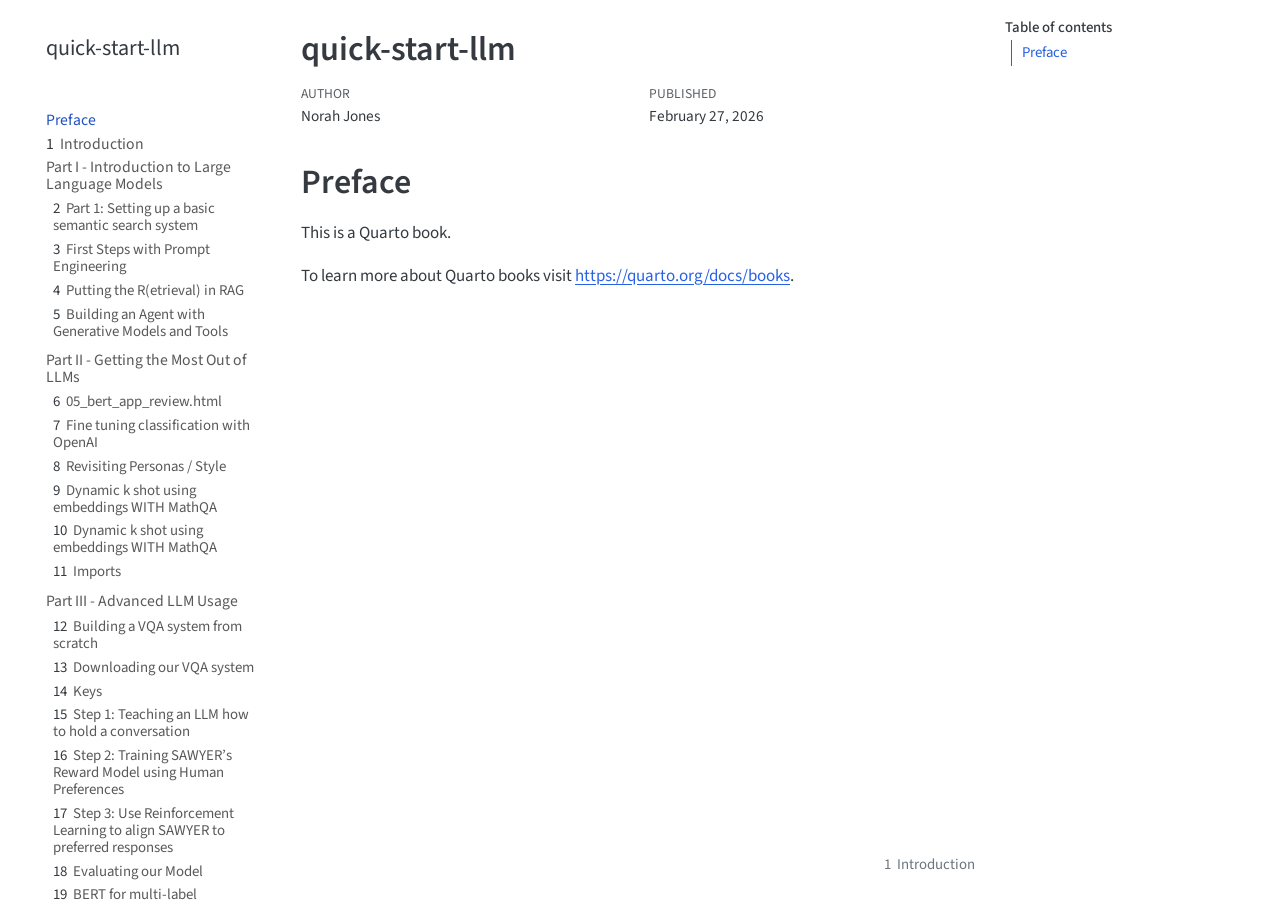
==== mybook/index.html @ 37788853 "feat: Initialize the LLM quick start guide project with Quarto book structure, notebooks, generated " ====
<!DOCTYPE html>
<html xmlns="http://www.w3.org/1999/xhtml" lang="en" xml:lang="en"><head>

<meta charset="utf-8">
<meta name="generator" content="quarto-1.8.27">

<meta name="viewport" content="width=device-width, initial-scale=1.0, user-scalable=yes">

<meta name="author" content="Norah Jones">
<meta name="dcterms.date" content="2026-02-27">

<title>quick-start-llm</title>
<style>
code{white-space: pre-wrap;}
span.smallcaps{font-variant: small-caps;}
div.columns{display: flex; gap: min(4vw, 1.5em);}
div.column{flex: auto; overflow-x: auto;}
div.hanging-indent{margin-left: 1.5em; text-indent: -1.5em;}
ul.task-list{list-style: none;}
ul.task-list li input[type="checkbox"] {
  width: 0.8em;
  margin: 0 0.8em 0.2em -1em; /* quarto-specific, see https://github.com/quarto-dev/quarto-cli/issues/4556 */ 
  vertical-align: middle;
}
</style>


<script src="site_libs/quarto-nav/quarto-nav.js"></script>
<script src="site_libs/quarto-nav/headroom.min.js"></script>
<script src="site_libs/clipboard/clipboard.min.js"></script>
<script src="site_libs/quarto-search/autocomplete.umd.js"></script>
<script src="site_libs/quarto-search/fuse.min.js"></script>
<script src="site_libs/quarto-search/quarto-search.js"></script>
<meta name="quarto:offset" content="./">
<link href="./intro.html" rel="next">
<script src="site_libs/quarto-html/quarto.js" type="module"></script>
<script src="site_libs/quarto-html/tabsets/tabsets.js" type="module"></script>
<script src="site_libs/quarto-html/axe/axe-check.js" type="module"></script>
<script src="site_libs/quarto-html/popper.min.js"></script>
<script src="site_libs/quarto-html/tippy.umd.min.js"></script>
<script src="site_libs/quarto-html/anchor.min.js"></script>
<link href="site_libs/quarto-html/tippy.css" rel="stylesheet">
<link href="site_libs/quarto-html/quarto-syntax-highlighting-ed96de9b727972fe78a7b5d16c58bf87.css" rel="stylesheet" id="quarto-text-highlighting-styles">
<script src="site_libs/bootstrap/bootstrap.min.js"></script>
<link href="site_libs/bootstrap/bootstrap-icons.css" rel="stylesheet">
<link href="site_libs/bootstrap/bootstrap-8d6579cd0a4f19a4ceddb9b8715184fd.min.css" rel="stylesheet" append-hash="true" id="quarto-bootstrap" data-mode="light">
<script id="quarto-search-options" type="application/json">{
  "location": "sidebar",
  "copy-button": false,
  "collapse-after": 3,
  "panel-placement": "start",
  "type": "textbox",
  "limit": 50,
  "keyboard-shortcut": [
    "f",
    "/",
    "s"
  ],
  "show-item-context": false,
  "language": {
    "search-no-results-text": "No results",
    "search-matching-documents-text": "matching documents",
    "search-copy-link-title": "Copy link to search",
    "search-hide-matches-text": "Hide additional matches",
    "search-more-match-text": "more match in this document",
    "search-more-matches-text": "more matches in this document",
    "search-clear-button-title": "Clear",
    "search-text-placeholder": "",
    "search-detached-cancel-button-title": "Cancel",
    "search-submit-button-title": "Submit",
    "search-label": "Search"
  }
}</script>


</head>

<body class="nav-sidebar floating quarto-light">

<div id="quarto-search-results"></div>
  <header id="quarto-header" class="headroom fixed-top">
  <nav class="quarto-secondary-nav">
    <div class="container-fluid d-flex">
      <button type="button" class="quarto-btn-toggle btn" data-bs-toggle="collapse" role="button" data-bs-target=".quarto-sidebar-collapse-item" aria-controls="quarto-sidebar" aria-expanded="false" aria-label="Toggle sidebar navigation" onclick="if (window.quartoToggleHeadroom) { window.quartoToggleHeadroom(); }">
        <i class="bi bi-layout-text-sidebar-reverse"></i>
      </button>
        <nav class="quarto-page-breadcrumbs" aria-label="breadcrumb"><ol class="breadcrumb"><li class="breadcrumb-item"><a href="./index.html">Preface</a></li></ol></nav>
        <a class="flex-grow-1" role="navigation" data-bs-toggle="collapse" data-bs-target=".quarto-sidebar-collapse-item" aria-controls="quarto-sidebar" aria-expanded="false" aria-label="Toggle sidebar navigation" onclick="if (window.quartoToggleHeadroom) { window.quartoToggleHeadroom(); }">      
        </a>
      <button type="button" class="btn quarto-search-button" aria-label="Search" onclick="window.quartoOpenSearch();">
        <i class="bi bi-search"></i>
      </button>
    </div>
  </nav>
</header>
<!-- content -->
<div id="quarto-content" class="quarto-container page-columns page-rows-contents page-layout-article">
<!-- sidebar -->
  <nav id="quarto-sidebar" class="sidebar collapse collapse-horizontal quarto-sidebar-collapse-item sidebar-navigation floating overflow-auto">
    <div class="pt-lg-2 mt-2 text-left sidebar-header">
    <div class="sidebar-title mb-0 py-0">
      <a href="./">quick-start-llm</a> 
    </div>
      </div>
        <div class="mt-2 flex-shrink-0 align-items-center">
        <div class="sidebar-search">
        <div id="quarto-search" class="" title="Search"></div>
        </div>
        </div>
    <div class="sidebar-menu-container"> 
    <ul class="list-unstyled mt-1">
        <li class="sidebar-item">
  <div class="sidebar-item-container"> 
  <a href="./index.html" class="sidebar-item-text sidebar-link active">
 <span class="menu-text">Preface</span></a>
  </div>
</li>
        <li class="sidebar-item">
  <div class="sidebar-item-container"> 
  <a href="./intro.html" class="sidebar-item-text sidebar-link">
 <span class="menu-text"><span class="chapter-number">1</span>&nbsp; <span class="chapter-title">Introduction</span></span></a>
  </div>
</li>
        <li class="sidebar-item sidebar-item-section">
      <div class="sidebar-item-container"> 
            <a class="sidebar-item-text sidebar-link text-start" data-bs-toggle="collapse" data-bs-target="#quarto-sidebar-section-1" role="navigation" aria-expanded="true">
 <span class="menu-text">Part I - Introduction to Large Language Models</span></a>
          <a class="sidebar-item-toggle text-start" data-bs-toggle="collapse" data-bs-target="#quarto-sidebar-section-1" role="navigation" aria-expanded="true" aria-label="Toggle section">
            <i class="bi bi-chevron-right ms-2"></i>
          </a> 
      </div>
      <ul id="quarto-sidebar-section-1" class="collapse list-unstyled sidebar-section depth1 show">  
          <li class="sidebar-item">
  <div class="sidebar-item-container"> 
  <a href="./notebooks/02_semantic_search.html" class="sidebar-item-text sidebar-link">
 <span class="menu-text"><span class="chapter-number">2</span>&nbsp; <span class="chapter-title">Part 1: Setting up a basic semantic search system</span></span></a>
  </div>
</li>
          <li class="sidebar-item">
  <div class="sidebar-item-container"> 
  <a href="./notebooks/03_prompt_engineering.html" class="sidebar-item-text sidebar-link">
 <span class="menu-text"><span class="chapter-number">3</span>&nbsp; <span class="chapter-title">First Steps with Prompt Engineering</span></span></a>
  </div>
</li>
          <li class="sidebar-item">
  <div class="sidebar-item-container"> 
  <a href="./notebooks/04_rag_retrieval.html" class="sidebar-item-text sidebar-link">
 <span class="menu-text"><span class="chapter-number">4</span>&nbsp; <span class="chapter-title">Putting the R(etrieval) in RAG</span></span></a>
  </div>
</li>
          <li class="sidebar-item">
  <div class="sidebar-item-container"> 
  <a href="./notebooks/04_agent.html" class="sidebar-item-text sidebar-link">
 <span class="menu-text"><span class="chapter-number">5</span>&nbsp; <span class="chapter-title">Building an Agent with Generative Models and Tools</span></span></a>
  </div>
</li>
      </ul>
  </li>
        <li class="sidebar-item sidebar-item-section">
      <div class="sidebar-item-container"> 
            <a class="sidebar-item-text sidebar-link text-start" data-bs-toggle="collapse" data-bs-target="#quarto-sidebar-section-2" role="navigation" aria-expanded="true">
 <span class="menu-text">Part II - Getting the Most Out of LLMs</span></a>
          <a class="sidebar-item-toggle text-start" data-bs-toggle="collapse" data-bs-target="#quarto-sidebar-section-2" role="navigation" aria-expanded="true" aria-label="Toggle section">
            <i class="bi bi-chevron-right ms-2"></i>
          </a> 
      </div>
      <ul id="quarto-sidebar-section-2" class="collapse list-unstyled sidebar-section depth1 show">  
          <li class="sidebar-item">
  <div class="sidebar-item-container"> 
  <a href="./notebooks/05_bert_app_review.html" class="sidebar-item-text sidebar-link">
 <span class="menu-text"><span class="chapter-number">6</span>&nbsp; <span class="chapter-title">05_bert_app_review.html</span></span></a>
  </div>
</li>
          <li class="sidebar-item">
  <div class="sidebar-item-container"> 
  <a href="./notebooks/05_openai_app_review_fine_tuning.html" class="sidebar-item-text sidebar-link">
 <span class="menu-text"><span class="chapter-number">7</span>&nbsp; <span class="chapter-title">Fine tuning classification with OpenAI</span></span></a>
  </div>
</li>
          <li class="sidebar-item">
  <div class="sidebar-item-container"> 
  <a href="./notebooks/06_adv_prompt_engineering.html" class="sidebar-item-text sidebar-link">
 <span class="menu-text"><span class="chapter-number">8</span>&nbsp; <span class="chapter-title">Revisiting Personas / Style</span></span></a>
  </div>
</li>
          <li class="sidebar-item">
  <div class="sidebar-item-container"> 
  <a href="./notebooks/06_adv_prompt_engineering - DEEPSEEK.html" class="sidebar-item-text sidebar-link">
 <span class="menu-text"><span class="chapter-number">9</span>&nbsp; <span class="chapter-title">Dynamic k shot using embeddings WITH MathQA</span></span></a>
  </div>
</li>
          <li class="sidebar-item">
  <div class="sidebar-item-container"> 
  <a href="./notebooks/06_adv_prompt_engineering - Llama4.html" class="sidebar-item-text sidebar-link">
 <span class="menu-text"><span class="chapter-number">10</span>&nbsp; <span class="chapter-title">Dynamic k shot using embeddings WITH MathQA</span></span></a>
  </div>
</li>
          <li class="sidebar-item">
  <div class="sidebar-item-container"> 
  <a href="./notebooks/07_recommendation_engine.html" class="sidebar-item-text sidebar-link">
 <span class="menu-text"><span class="chapter-number">11</span>&nbsp; <span class="chapter-title">Imports</span></span></a>
  </div>
</li>
      </ul>
  </li>
        <li class="sidebar-item sidebar-item-section">
      <div class="sidebar-item-container"> 
            <a class="sidebar-item-text sidebar-link text-start" data-bs-toggle="collapse" data-bs-target="#quarto-sidebar-section-3" role="navigation" aria-expanded="true">
 <span class="menu-text">Part III - Advanced LLM Usage</span></a>
          <a class="sidebar-item-toggle text-start" data-bs-toggle="collapse" data-bs-target="#quarto-sidebar-section-3" role="navigation" aria-expanded="true" aria-label="Toggle section">
            <i class="bi bi-chevron-right ms-2"></i>
          </a> 
      </div>
      <ul id="quarto-sidebar-section-3" class="collapse list-unstyled sidebar-section depth1 show">  
          <li class="sidebar-item">
  <div class="sidebar-item-container"> 
  <a href="./notebooks/09_constructing_a_vqa_system.html" class="sidebar-item-text sidebar-link">
 <span class="menu-text"><span class="chapter-number">12</span>&nbsp; <span class="chapter-title">Building a VQA system from scratch</span></span></a>
  </div>
</li>
          <li class="sidebar-item">
  <div class="sidebar-item-container"> 
  <a href="./notebooks/09_using_our_vqa.html" class="sidebar-item-text sidebar-link">
 <span class="menu-text"><span class="chapter-number">13</span>&nbsp; <span class="chapter-title">Downloading our VQA system</span></span></a>
  </div>
</li>
          <li class="sidebar-item">
  <div class="sidebar-item-container"> 
  <a href="./notebooks/09_flan_t5_rl.html" class="sidebar-item-text sidebar-link">
 <span class="menu-text"><span class="chapter-number">14</span>&nbsp; <span class="chapter-title">Keys</span></span></a>
  </div>
</li>
          <li class="sidebar-item">
  <div class="sidebar-item-container"> 
  <a href="./notebooks/10_SAWYER_LLAMA_SFT.html" class="sidebar-item-text sidebar-link">
 <span class="menu-text"><span class="chapter-number">15</span>&nbsp; <span class="chapter-title">Step 1: Teaching an LLM how to hold a conversation</span></span></a>
  </div>
</li>
          <li class="sidebar-item">
  <div class="sidebar-item-container"> 
  <a href="./notebooks/10_SAWYER_Reward_Model.html" class="sidebar-item-text sidebar-link">
 <span class="menu-text"><span class="chapter-number">16</span>&nbsp; <span class="chapter-title">Step 2: Training SAWYER’s Reward Model using Human Preferences</span></span></a>
  </div>
</li>
          <li class="sidebar-item">
  <div class="sidebar-item-container"> 
  <a href="./notebooks/10_SAWYER_RLF.html" class="sidebar-item-text sidebar-link">
 <span class="menu-text"><span class="chapter-number">17</span>&nbsp; <span class="chapter-title">Step 3: Use Reinforcement Learning to align SAWYER to preferred responses</span></span></a>
  </div>
</li>
          <li class="sidebar-item">
  <div class="sidebar-item-container"> 
  <a href="./notebooks/10_SAWYER_USE_SAWYER.html" class="sidebar-item-text sidebar-link">
 <span class="menu-text"><span class="chapter-number">18</span>&nbsp; <span class="chapter-title">Evaluating our Model</span></span></a>
  </div>
</li>
          <li class="sidebar-item">
  <div class="sidebar-item-container"> 
  <a href="./notebooks/10_anime_category_classification_model_freezing.html" class="sidebar-item-text sidebar-link">
 <span class="menu-text"><span class="chapter-number">19</span>&nbsp; <span class="chapter-title">BERT for multi-label classification</span></span></a>
  </div>
</li>
          <li class="sidebar-item">
  <div class="sidebar-item-container"> 
  <a href="./notebooks/10_latex_gpt2.html" class="sidebar-item-text sidebar-link">
 <span class="menu-text"><span class="chapter-number">20</span>&nbsp; <span class="chapter-title">GPT for code dictation</span></span></a>
  </div>
</li>
          <li class="sidebar-item">
  <div class="sidebar-item-container"> 
  <a href="./notebooks/10_optimizing_fine_tuning.html" class="sidebar-item-text sidebar-link">
 <span class="menu-text"><span class="chapter-number">21</span>&nbsp; <span class="chapter-title">Investigating FIne-Tuning Techniques</span></span></a>
  </div>
</li>
          <li class="sidebar-item">
  <div class="sidebar-item-container"> 
  <a href="./notebooks/11_distillation_example_1.html" class="sidebar-item-text sidebar-link">
 <span class="menu-text"><span class="chapter-number">22</span>&nbsp; <span class="chapter-title">Distilling BERT models</span></span></a>
  </div>
</li>
          <li class="sidebar-item">
  <div class="sidebar-item-container"> 
  <a href="./notebooks/11_distillation_example_2.html" class="sidebar-item-text sidebar-link">
 <span class="menu-text"><span class="chapter-number">23</span>&nbsp; <span class="chapter-title">Distilling BERT models</span></span></a>
  </div>
</li>
          <li class="sidebar-item">
  <div class="sidebar-item-container"> 
  <a href="./notebooks/11_llama_quantization.html" class="sidebar-item-text sidebar-link">
 <span class="menu-text"><span class="chapter-number">24</span>&nbsp; <span class="chapter-title">checking top tokens</span></span></a>
  </div>
</li>
          <li class="sidebar-item">
  <div class="sidebar-item-container"> 
  <a href="./notebooks/12_llm_calibration.html" class="sidebar-item-text sidebar-link">
 <span class="menu-text"><span class="chapter-number">25</span>&nbsp; <span class="chapter-title">12_llm_calibration.html</span></span></a>
  </div>
</li>
          <li class="sidebar-item">
  <div class="sidebar-item-container"> 
  <a href="./notebooks/12_llm_gen_eval.html" class="sidebar-item-text sidebar-link">
 <span class="menu-text"><span class="chapter-number">26</span>&nbsp; <span class="chapter-title">Evaluating Generative Tasks</span></span></a>
  </div>
</li>
          <li class="sidebar-item">
  <div class="sidebar-item-container"> 
  <a href="./notebooks/12_cluster.html" class="sidebar-item-text sidebar-link">
 <span class="menu-text"><span class="chapter-number">27</span>&nbsp; <span class="chapter-title">Let’s turn our data into a Pandas DataFrame</span></span></a>
  </div>
</li>
      </ul>
  </li>
        <li class="sidebar-item">
  <div class="sidebar-item-container"> 
  <a href="./summary.html" class="sidebar-item-text sidebar-link">
 <span class="menu-text"><span class="chapter-number">28</span>&nbsp; <span class="chapter-title">Summary</span></span></a>
  </div>
</li>
        <li class="sidebar-item">
  <div class="sidebar-item-container"> 
  <a href="./references.html" class="sidebar-item-text sidebar-link">
 <span class="menu-text">References</span></a>
  </div>
</li>
    </ul>
    </div>
</nav>
<div id="quarto-sidebar-glass" class="quarto-sidebar-collapse-item" data-bs-toggle="collapse" data-bs-target=".quarto-sidebar-collapse-item"></div>
<!-- margin-sidebar -->
    <div id="quarto-margin-sidebar" class="sidebar margin-sidebar">
        <nav id="TOC" role="doc-toc" class="toc-active">
    <h2 id="toc-title">Table of contents</h2>
   
  <ul>
  <li><a href="#preface" id="toc-preface" class="nav-link active" data-scroll-target="#preface">Preface</a></li>
  </ul>
</nav>
    </div>
<!-- main -->
<main class="content" id="quarto-document-content">

<header id="title-block-header" class="quarto-title-block default">
<div class="quarto-title">
<h1 class="title">quick-start-llm</h1>
</div>



<div class="quarto-title-meta">

    <div>
    <div class="quarto-title-meta-heading">Author</div>
    <div class="quarto-title-meta-contents">
             <p>Norah Jones </p>
          </div>
  </div>
    
    <div>
    <div class="quarto-title-meta-heading">Published</div>
    <div class="quarto-title-meta-contents">
      <p class="date">February 27, 2026</p>
    </div>
  </div>
  
    
  </div>
  


</header>


<section id="preface" class="level1 unnumbered">
<h1 class="unnumbered">Preface</h1>
<p>This is a Quarto book.</p>
<p>To learn more about Quarto books visit <a href="https://quarto.org/docs/books" class="uri">https://quarto.org/docs/books</a>.</p>


</section>

</main> <!-- /main -->
<script id="quarto-html-after-body" type="application/javascript">
  window.document.addEventListener("DOMContentLoaded", function (event) {
    const icon = "";
    const anchorJS = new window.AnchorJS();
    anchorJS.options = {
      placement: 'right',
      icon: icon
    };
    anchorJS.add('.anchored');
    const isCodeAnnotation = (el) => {
      for (const clz of el.classList) {
        if (clz.startsWith('code-annotation-')) {                     
          return true;
        }
      }
      return false;
    }
    const onCopySuccess = function(e) {
      // button target
      const button = e.trigger;
      // don't keep focus
      button.blur();
      // flash "checked"
      button.classList.add('code-copy-button-checked');
      var currentTitle = button.getAttribute("title");
      button.setAttribute("title", "Copied!");
      let tooltip;
      if (window.bootstrap) {
        button.setAttribute("data-bs-toggle", "tooltip");
        button.setAttribute("data-bs-placement", "left");
        button.setAttribute("data-bs-title", "Copied!");
        tooltip = new bootstrap.Tooltip(button, 
          { trigger: "manual", 
            customClass: "code-copy-button-tooltip",
            offset: [0, -8]});
        tooltip.show();    
      }
      setTimeout(function() {
        if (tooltip) {
          tooltip.hide();
          button.removeAttribute("data-bs-title");
          button.removeAttribute("data-bs-toggle");
          button.removeAttribute("data-bs-placement");
        }
        button.setAttribute("title", currentTitle);
        button.classList.remove('code-copy-button-checked');
      }, 1000);
      // clear code selection
      e.clearSelection();
    }
    const getTextToCopy = function(trigger) {
      const outerScaffold = trigger.parentElement.cloneNode(true);
      const codeEl = outerScaffold.querySelector('code');
      for (const childEl of codeEl.children) {
        if (isCodeAnnotation(childEl)) {
          childEl.remove();
        }
      }
      return codeEl.innerText;
    }
    const clipboard = new window.ClipboardJS('.code-copy-button:not([data-in-quarto-modal])', {
      text: getTextToCopy
    });
    clipboard.on('success', onCopySuccess);
    if (window.document.getElementById('quarto-embedded-source-code-modal')) {
      const clipboardModal = new window.ClipboardJS('.code-copy-button[data-in-quarto-modal]', {
        text: getTextToCopy,
        container: window.document.getElementById('quarto-embedded-source-code-modal')
      });
      clipboardModal.on('success', onCopySuccess);
    }
      var localhostRegex = new RegExp(/^(?:http|https):\/\/localhost\:?[0-9]*\//);
      var mailtoRegex = new RegExp(/^mailto:/);
        var filterRegex = new RegExp('/' + window.location.host + '/');
      var isInternal = (href) => {
          return filterRegex.test(href) || localhostRegex.test(href) || mailtoRegex.test(href);
      }
      // Inspect non-navigation links and adorn them if external
     var links = window.document.querySelectorAll('a[href]:not(.nav-link):not(.navbar-brand):not(.toc-action):not(.sidebar-link):not(.sidebar-item-toggle):not(.pagination-link):not(.no-external):not([aria-hidden]):not(.dropdown-item):not(.quarto-navigation-tool):not(.about-link)');
      for (var i=0; i<links.length; i++) {
        const link = links[i];
        if (!isInternal(link.href)) {
          // undo the damage that might have been done by quarto-nav.js in the case of
          // links that we want to consider external
          if (link.dataset.originalHref !== undefined) {
            link.href = link.dataset.originalHref;
          }
        }
      }
    function tippyHover(el, contentFn, onTriggerFn, onUntriggerFn) {
      const config = {
        allowHTML: true,
        maxWidth: 500,
        delay: 100,
        arrow: false,
        appendTo: function(el) {
            return el.parentElement;
        },
        interactive: true,
        interactiveBorder: 10,
        theme: 'quarto',
        placement: 'bottom-start',
      };
      if (contentFn) {
        config.content = contentFn;
      }
      if (onTriggerFn) {
        config.onTrigger = onTriggerFn;
      }
      if (onUntriggerFn) {
        config.onUntrigger = onUntriggerFn;
      }
      window.tippy(el, config); 
    }
    const noterefs = window.document.querySelectorAll('a[role="doc-noteref"]');
    for (var i=0; i<noterefs.length; i++) {
      const ref = noterefs[i];
      tippyHover(ref, function() {
        // use id or data attribute instead here
        let href = ref.getAttribute('data-footnote-href') || ref.getAttribute('href');
        try { href = new URL(href).hash; } catch {}
        const id = href.replace(/^#\/?/, "");
        const note = window.document.getElementById(id);
        if (note) {
          return note.innerHTML;
        } else {
          return "";
        }
      });
    }
    const xrefs = window.document.querySelectorAll('a.quarto-xref');
    const processXRef = (id, note) => {
      // Strip column container classes
      const stripColumnClz = (el) => {
        el.classList.remove("page-full", "page-columns");
        if (el.children) {
          for (const child of el.children) {
            stripColumnClz(child);
          }
        }
      }
      stripColumnClz(note)
      if (id === null || id.startsWith('sec-')) {
        // Special case sections, only their first couple elements
        const container = document.createElement("div");
        if (note.children && note.children.length > 2) {
          container.appendChild(note.children[0].cloneNode(true));
          for (let i = 1; i < note.children.length; i++) {
            const child = note.children[i];
            if (child.tagName === "P" && child.innerText === "") {
              continue;
            } else {
              container.appendChild(child.cloneNode(true));
              break;
            }
          }
          if (window.Quarto?.typesetMath) {
            window.Quarto.typesetMath(container);
          }
          return container.innerHTML
        } else {
          if (window.Quarto?.typesetMath) {
            window.Quarto.typesetMath(note);
          }
          return note.innerHTML;
        }
      } else {
        // Remove any anchor links if they are present
        const anchorLink = note.querySelector('a.anchorjs-link');
        if (anchorLink) {
          anchorLink.remove();
        }
        if (window.Quarto?.typesetMath) {
          window.Quarto.typesetMath(note);
        }
        if (note.classList.contains("callout")) {
          return note.outerHTML;
        } else {
          return note.innerHTML;
        }
      }
    }
    for (var i=0; i<xrefs.length; i++) {
      const xref = xrefs[i];
      tippyHover(xref, undefined, function(instance) {
        instance.disable();
        let url = xref.getAttribute('href');
        let hash = undefined; 
        if (url.startsWith('#')) {
          hash = url;
        } else {
          try { hash = new URL(url).hash; } catch {}
        }
        if (hash) {
          const id = hash.replace(/^#\/?/, "");
          const note = window.document.getElementById(id);
          if (note !== null) {
            try {
              const html = processXRef(id, note.cloneNode(true));
              instance.setContent(html);
            } finally {
              instance.enable();
              instance.show();
            }
          } else {
            // See if we can fetch this
            fetch(url.split('#')[0])
            .then(res => res.text())
            .then(html => {
              const parser = new DOMParser();
              const htmlDoc = parser.parseFromString(html, "text/html");
              const note = htmlDoc.getElementById(id);
              if (note !== null) {
                const html = processXRef(id, note);
                instance.setContent(html);
              } 
            }).finally(() => {
              instance.enable();
              instance.show();
            });
          }
        } else {
          // See if we can fetch a full url (with no hash to target)
          // This is a special case and we should probably do some content thinning / targeting
          fetch(url)
          .then(res => res.text())
          .then(html => {
            const parser = new DOMParser();
            const htmlDoc = parser.parseFromString(html, "text/html");
            const note = htmlDoc.querySelector('main.content');
            if (note !== null) {
              // This should only happen for chapter cross references
              // (since there is no id in the URL)
              // remove the first header
              if (note.children.length > 0 && note.children[0].tagName === "HEADER") {
                note.children[0].remove();
              }
              const html = processXRef(null, note);
              instance.setContent(html);
            } 
          }).finally(() => {
            instance.enable();
            instance.show();
          });
        }
      }, function(instance) {
      });
    }
        let selectedAnnoteEl;
        const selectorForAnnotation = ( cell, annotation) => {
          let cellAttr = 'data-code-cell="' + cell + '"';
          let lineAttr = 'data-code-annotation="' +  annotation + '"';
          const selector = 'span[' + cellAttr + '][' + lineAttr + ']';
          return selector;
        }
        const selectCodeLines = (annoteEl) => {
          const doc = window.document;
          const targetCell = annoteEl.getAttribute("data-target-cell");
          const targetAnnotation = annoteEl.getAttribute("data-target-annotation");
          const annoteSpan = window.document.querySelector(selectorForAnnotation(targetCell, targetAnnotation));
          const lines = annoteSpan.getAttribute("data-code-lines").split(",");
          const lineIds = lines.map((line) => {
            return targetCell + "-" + line;
          })
          let top = null;
          let height = null;
          let parent = null;
          if (lineIds.length > 0) {
              //compute the position of the single el (top and bottom and make a div)
              const el = window.document.getElementById(lineIds[0]);
              top = el.offsetTop;
              height = el.offsetHeight;
              parent = el.parentElement.parentElement;
            if (lineIds.length > 1) {
              const lastEl = window.document.getElementById(lineIds[lineIds.length - 1]);
              const bottom = lastEl.offsetTop + lastEl.offsetHeight;
              height = bottom - top;
            }
            if (top !== null && height !== null && parent !== null) {
              // cook up a div (if necessary) and position it 
              let div = window.document.getElementById("code-annotation-line-highlight");
              if (div === null) {
                div = window.document.createElement("div");
                div.setAttribute("id", "code-annotation-line-highlight");
                div.style.position = 'absolute';
                parent.appendChild(div);
              }
              div.style.top = top - 2 + "px";
              div.style.height = height + 4 + "px";
              div.style.left = 0;
              let gutterDiv = window.document.getElementById("code-annotation-line-highlight-gutter");
              if (gutterDiv === null) {
                gutterDiv = window.document.createElement("div");
                gutterDiv.setAttribute("id", "code-annotation-line-highlight-gutter");
                gutterDiv.style.position = 'absolute';
                const codeCell = window.document.getElementById(targetCell);
                const gutter = codeCell.querySelector('.code-annotation-gutter');
                gutter.appendChild(gutterDiv);
              }
              gutterDiv.style.top = top - 2 + "px";
              gutterDiv.style.height = height + 4 + "px";
            }
            selectedAnnoteEl = annoteEl;
          }
        };
        const unselectCodeLines = () => {
          const elementsIds = ["code-annotation-line-highlight", "code-annotation-line-highlight-gutter"];
          elementsIds.forEach((elId) => {
            const div = window.document.getElementById(elId);
            if (div) {
              div.remove();
            }
          });
          selectedAnnoteEl = undefined;
        };
          // Handle positioning of the toggle
      window.addEventListener(
        "resize",
        throttle(() => {
          elRect = undefined;
          if (selectedAnnoteEl) {
            selectCodeLines(selectedAnnoteEl);
          }
        }, 10)
      );
      function throttle(fn, ms) {
      let throttle = false;
      let timer;
        return (...args) => {
          if(!throttle) { // first call gets through
              fn.apply(this, args);
              throttle = true;
          } else { // all the others get throttled
              if(timer) clearTimeout(timer); // cancel #2
              timer = setTimeout(() => {
                fn.apply(this, args);
                timer = throttle = false;
              }, ms);
          }
        };
      }
        // Attach click handler to the DT
        const annoteDls = window.document.querySelectorAll('dt[data-target-cell]');
        for (const annoteDlNode of annoteDls) {
          annoteDlNode.addEventListener('click', (event) => {
            const clickedEl = event.target;
            if (clickedEl !== selectedAnnoteEl) {
              unselectCodeLines();
              const activeEl = window.document.querySelector('dt[data-target-cell].code-annotation-active');
              if (activeEl) {
                activeEl.classList.remove('code-annotation-active');
              }
              selectCodeLines(clickedEl);
              clickedEl.classList.add('code-annotation-active');
            } else {
              // Unselect the line
              unselectCodeLines();
              clickedEl.classList.remove('code-annotation-active');
            }
          });
        }
    const findCites = (el) => {
      const parentEl = el.parentElement;
      if (parentEl) {
        const cites = parentEl.dataset.cites;
        if (cites) {
          return {
            el,
            cites: cites.split(' ')
          };
        } else {
          return findCites(el.parentElement)
        }
      } else {
        return undefined;
      }
    };
    var bibliorefs = window.document.querySelectorAll('a[role="doc-biblioref"]');
    for (var i=0; i<bibliorefs.length; i++) {
      const ref = bibliorefs[i];
      const citeInfo = findCites(ref);
      if (citeInfo) {
        tippyHover(citeInfo.el, function() {
          var popup = window.document.createElement('div');
          citeInfo.cites.forEach(function(cite) {
            var citeDiv = window.document.createElement('div');
            citeDiv.classList.add('hanging-indent');
            citeDiv.classList.add('csl-entry');
            var biblioDiv = window.document.getElementById('ref-' + cite);
            if (biblioDiv) {
              citeDiv.innerHTML = biblioDiv.innerHTML;
            }
            popup.appendChild(citeDiv);
          });
          return popup.innerHTML;
        });
      }
    }
  });
  </script>
<nav class="page-navigation">
  <div class="nav-page nav-page-previous">
  </div>
  <div class="nav-page nav-page-next">
      <a href="./intro.html" class="pagination-link" aria-label="Introduction">
        <span class="nav-page-text"><span class="chapter-number">1</span>&nbsp; <span class="chapter-title">Introduction</span></span> <i class="bi bi-arrow-right-short"></i>
      </a>
  </div>
</nav>
</div> <!-- /content -->




</body></html>
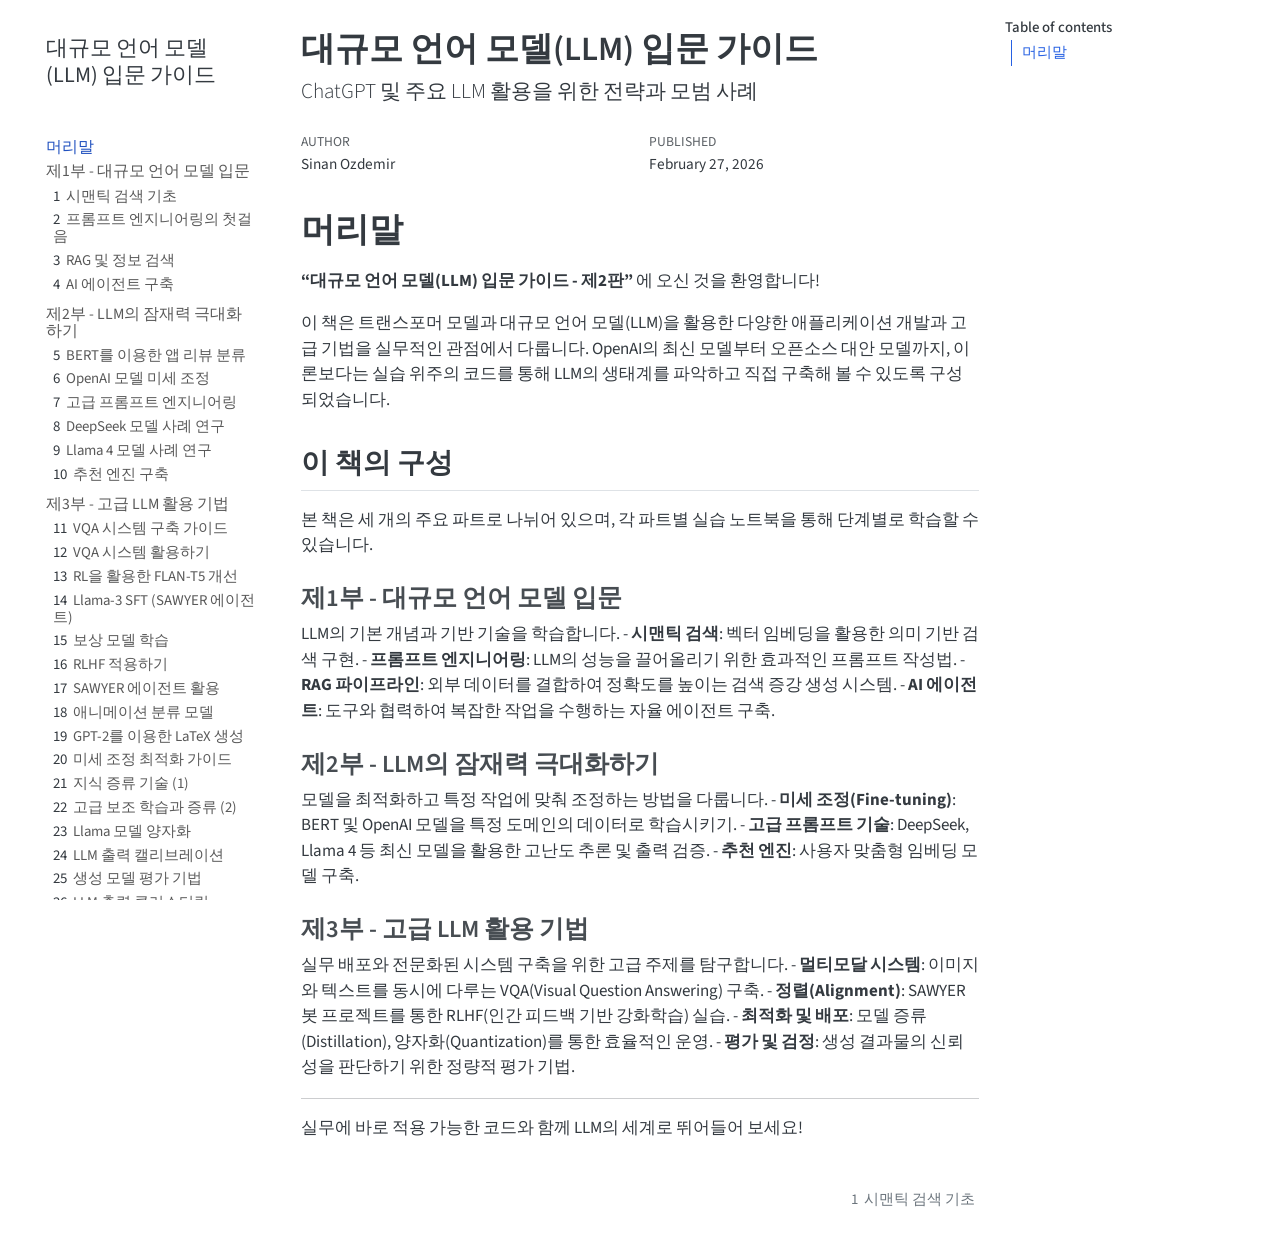
==== commit 0864b9f5: "Clean up generated output files, update various notebooks, and refine the Quarto configuration." ====
--- a/mybook/index.html
+++ b/mybook/index.html
@@ -6,10 +6,10 @@
 
 <meta name="viewport" content="width=device-width, initial-scale=1.0, user-scalable=yes">
 
-<meta name="author" content="Norah Jones">
+<meta name="author" content="Sinan Ozdemir">
 <meta name="dcterms.date" content="2026-02-27">
 
-<title>quick-start-llm</title>
+<title>대규모 언어 모델(LLM) 입문 가이드</title>
 <style>
 code{white-space: pre-wrap;}
 span.smallcaps{font-variant: small-caps;}
@@ -32,7 +32,7 @@
 <script src="site_libs/quarto-search/fuse.min.js"></script>
 <script src="site_libs/quarto-search/quarto-search.js"></script>
 <meta name="quarto:offset" content="./">
-<link href="./intro.html" rel="next">
+<link href="./notebooks/02_semantic_search.html" rel="next">
 <script src="site_libs/quarto-html/quarto.js" type="module"></script>
 <script src="site_libs/quarto-html/tabsets/tabsets.js" type="module"></script>
 <script src="site_libs/quarto-html/axe/axe-check.js" type="module"></script>
@@ -84,7 +84,7 @@
       <button type="button" class="quarto-btn-toggle btn" data-bs-toggle="collapse" role="button" data-bs-target=".quarto-sidebar-collapse-item" aria-controls="quarto-sidebar" aria-expanded="false" aria-label="Toggle sidebar navigation" onclick="if (window.quartoToggleHeadroom) { window.quartoToggleHeadroom(); }">
         <i class="bi bi-layout-text-sidebar-reverse"></i>
       </button>
-        <nav class="quarto-page-breadcrumbs" aria-label="breadcrumb"><ol class="breadcrumb"><li class="breadcrumb-item"><a href="./index.html">Preface</a></li></ol></nav>
+        <nav class="quarto-page-breadcrumbs" aria-label="breadcrumb"><ol class="breadcrumb"><li class="breadcrumb-item"><a href="./index.html">머리말</a></li></ol></nav>
         <a class="flex-grow-1" role="navigation" data-bs-toggle="collapse" data-bs-target=".quarto-sidebar-collapse-item" aria-controls="quarto-sidebar" aria-expanded="false" aria-label="Toggle sidebar navigation" onclick="if (window.quartoToggleHeadroom) { window.quartoToggleHeadroom(); }">      
         </a>
       <button type="button" class="btn quarto-search-button" aria-label="Search" onclick="window.quartoOpenSearch();">
@@ -99,7 +99,7 @@
   <nav id="quarto-sidebar" class="sidebar collapse collapse-horizontal quarto-sidebar-collapse-item sidebar-navigation floating overflow-auto">
     <div class="pt-lg-2 mt-2 text-left sidebar-header">
     <div class="sidebar-title mb-0 py-0">
-      <a href="./">quick-start-llm</a> 
+      <a href="./">대규모 언어 모델(LLM) 입문 가이드</a> 
     </div>
       </div>
         <div class="mt-2 flex-shrink-0 align-items-center">
@@ -112,19 +112,13 @@
         <li class="sidebar-item">
   <div class="sidebar-item-container"> 
   <a href="./index.html" class="sidebar-item-text sidebar-link active">
- <span class="menu-text">Preface</span></a>
-  </div>
-</li>
-        <li class="sidebar-item">
-  <div class="sidebar-item-container"> 
-  <a href="./intro.html" class="sidebar-item-text sidebar-link">
- <span class="menu-text"><span class="chapter-number">1</span>&nbsp; <span class="chapter-title">Introduction</span></span></a>
+ <span class="menu-text">머리말</span></a>
   </div>
 </li>
         <li class="sidebar-item sidebar-item-section">
       <div class="sidebar-item-container"> 
             <a class="sidebar-item-text sidebar-link text-start" data-bs-toggle="collapse" data-bs-target="#quarto-sidebar-section-1" role="navigation" aria-expanded="true">
- <span class="menu-text">Part I - Introduction to Large Language Models</span></a>
+ <span class="menu-text">제1부 - 대규모 언어 모델 입문</span></a>
           <a class="sidebar-item-toggle text-start" data-bs-toggle="collapse" data-bs-target="#quarto-sidebar-section-1" role="navigation" aria-expanded="true" aria-label="Toggle section">
             <i class="bi bi-chevron-right ms-2"></i>
           </a> 
@@ -133,25 +127,25 @@
           <li class="sidebar-item">
   <div class="sidebar-item-container"> 
   <a href="./notebooks/02_semantic_search.html" class="sidebar-item-text sidebar-link">
- <span class="menu-text"><span class="chapter-number">2</span>&nbsp; <span class="chapter-title">Part 1: Setting up a basic semantic search system</span></span></a>
+ <span class="menu-text"><span class="chapter-number">1</span>&nbsp; <span class="chapter-title">시맨틱 검색 기초</span></span></a>
   </div>
 </li>
           <li class="sidebar-item">
   <div class="sidebar-item-container"> 
   <a href="./notebooks/03_prompt_engineering.html" class="sidebar-item-text sidebar-link">
- <span class="menu-text"><span class="chapter-number">3</span>&nbsp; <span class="chapter-title">First Steps with Prompt Engineering</span></span></a>
+ <span class="menu-text"><span class="chapter-number">2</span>&nbsp; <span class="chapter-title">프롬프트 엔지니어링의 첫걸음</span></span></a>
   </div>
 </li>
           <li class="sidebar-item">
   <div class="sidebar-item-container"> 
   <a href="./notebooks/04_rag_retrieval.html" class="sidebar-item-text sidebar-link">
- <span class="menu-text"><span class="chapter-number">4</span>&nbsp; <span class="chapter-title">Putting the R(etrieval) in RAG</span></span></a>
+ <span class="menu-text"><span class="chapter-number">3</span>&nbsp; <span class="chapter-title">RAG 및 정보 검색</span></span></a>
   </div>
 </li>
           <li class="sidebar-item">
   <div class="sidebar-item-container"> 
   <a href="./notebooks/04_agent.html" class="sidebar-item-text sidebar-link">
- <span class="menu-text"><span class="chapter-number">5</span>&nbsp; <span class="chapter-title">Building an Agent with Generative Models and Tools</span></span></a>
+ <span class="menu-text"><span class="chapter-number">4</span>&nbsp; <span class="chapter-title">AI 에이전트 구축</span></span></a>
   </div>
 </li>
       </ul>
@@ -159,7 +153,7 @@
         <li class="sidebar-item sidebar-item-section">
       <div class="sidebar-item-container"> 
             <a class="sidebar-item-text sidebar-link text-start" data-bs-toggle="collapse" data-bs-target="#quarto-sidebar-section-2" role="navigation" aria-expanded="true">
- <span class="menu-text">Part II - Getting the Most Out of LLMs</span></a>
+ <span class="menu-text">제2부 - LLM의 잠재력 극대화하기</span></a>
           <a class="sidebar-item-toggle text-start" data-bs-toggle="collapse" data-bs-target="#quarto-sidebar-section-2" role="navigation" aria-expanded="true" aria-label="Toggle section">
             <i class="bi bi-chevron-right ms-2"></i>
           </a> 
@@ -168,37 +162,37 @@
           <li class="sidebar-item">
   <div class="sidebar-item-container"> 
   <a href="./notebooks/05_bert_app_review.html" class="sidebar-item-text sidebar-link">
- <span class="menu-text"><span class="chapter-number">6</span>&nbsp; <span class="chapter-title">05_bert_app_review.html</span></span></a>
+ <span class="menu-text"><span class="chapter-number">5</span>&nbsp; <span class="chapter-title">BERT를 이용한 앱 리뷰 분류</span></span></a>
   </div>
 </li>
           <li class="sidebar-item">
   <div class="sidebar-item-container"> 
   <a href="./notebooks/05_openai_app_review_fine_tuning.html" class="sidebar-item-text sidebar-link">
- <span class="menu-text"><span class="chapter-number">7</span>&nbsp; <span class="chapter-title">Fine tuning classification with OpenAI</span></span></a>
+ <span class="menu-text"><span class="chapter-number">6</span>&nbsp; <span class="chapter-title">OpenAI 모델 미세 조정</span></span></a>
   </div>
 </li>
           <li class="sidebar-item">
   <div class="sidebar-item-container"> 
   <a href="./notebooks/06_adv_prompt_engineering.html" class="sidebar-item-text sidebar-link">
- <span class="menu-text"><span class="chapter-number">8</span>&nbsp; <span class="chapter-title">Revisiting Personas / Style</span></span></a>
+ <span class="menu-text"><span class="chapter-number">7</span>&nbsp; <span class="chapter-title">고급 프롬프트 엔지니어링</span></span></a>
   </div>
 </li>
           <li class="sidebar-item">
   <div class="sidebar-item-container"> 
   <a href="./notebooks/06_adv_prompt_engineering - DEEPSEEK.html" class="sidebar-item-text sidebar-link">
- <span class="menu-text"><span class="chapter-number">9</span>&nbsp; <span class="chapter-title">Dynamic k shot using embeddings WITH MathQA</span></span></a>
+ <span class="menu-text"><span class="chapter-number">8</span>&nbsp; <span class="chapter-title">DeepSeek 모델 사례 연구</span></span></a>
   </div>
 </li>
           <li class="sidebar-item">
   <div class="sidebar-item-container"> 
   <a href="./notebooks/06_adv_prompt_engineering - Llama4.html" class="sidebar-item-text sidebar-link">
- <span class="menu-text"><span class="chapter-number">10</span>&nbsp; <span class="chapter-title">Dynamic k shot using embeddings WITH MathQA</span></span></a>
+ <span class="menu-text"><span class="chapter-number">9</span>&nbsp; <span class="chapter-title">Llama 4 모델 사례 연구</span></span></a>
   </div>
 </li>
           <li class="sidebar-item">
   <div class="sidebar-item-container"> 
   <a href="./notebooks/07_recommendation_engine.html" class="sidebar-item-text sidebar-link">
- <span class="menu-text"><span class="chapter-number">11</span>&nbsp; <span class="chapter-title">Imports</span></span></a>
+ <span class="menu-text"><span class="chapter-number">10</span>&nbsp; <span class="chapter-title">추천 엔진 구축</span></span></a>
   </div>
 </li>
       </ul>
@@ -206,7 +200,7 @@
         <li class="sidebar-item sidebar-item-section">
       <div class="sidebar-item-container"> 
             <a class="sidebar-item-text sidebar-link text-start" data-bs-toggle="collapse" data-bs-target="#quarto-sidebar-section-3" role="navigation" aria-expanded="true">
- <span class="menu-text">Part III - Advanced LLM Usage</span></a>
+ <span class="menu-text">제3부 - 고급 LLM 활용 기법</span></a>
           <a class="sidebar-item-toggle text-start" data-bs-toggle="collapse" data-bs-target="#quarto-sidebar-section-3" role="navigation" aria-expanded="true" aria-label="Toggle section">
             <i class="bi bi-chevron-right ms-2"></i>
           </a> 
@@ -215,113 +209,101 @@
           <li class="sidebar-item">
   <div class="sidebar-item-container"> 
   <a href="./notebooks/09_constructing_a_vqa_system.html" class="sidebar-item-text sidebar-link">
- <span class="menu-text"><span class="chapter-number">12</span>&nbsp; <span class="chapter-title">Building a VQA system from scratch</span></span></a>
+ <span class="menu-text"><span class="chapter-number">11</span>&nbsp; <span class="chapter-title">VQA 시스템 구축 가이드</span></span></a>
   </div>
 </li>
           <li class="sidebar-item">
   <div class="sidebar-item-container"> 
   <a href="./notebooks/09_using_our_vqa.html" class="sidebar-item-text sidebar-link">
- <span class="menu-text"><span class="chapter-number">13</span>&nbsp; <span class="chapter-title">Downloading our VQA system</span></span></a>
+ <span class="menu-text"><span class="chapter-number">12</span>&nbsp; <span class="chapter-title">VQA 시스템 활용하기</span></span></a>
   </div>
 </li>
           <li class="sidebar-item">
   <div class="sidebar-item-container"> 
   <a href="./notebooks/09_flan_t5_rl.html" class="sidebar-item-text sidebar-link">
- <span class="menu-text"><span class="chapter-number">14</span>&nbsp; <span class="chapter-title">Keys</span></span></a>
+ <span class="menu-text"><span class="chapter-number">13</span>&nbsp; <span class="chapter-title">RL을 활용한 FLAN-T5 개선</span></span></a>
   </div>
 </li>
           <li class="sidebar-item">
   <div class="sidebar-item-container"> 
   <a href="./notebooks/10_SAWYER_LLAMA_SFT.html" class="sidebar-item-text sidebar-link">
- <span class="menu-text"><span class="chapter-number">15</span>&nbsp; <span class="chapter-title">Step 1: Teaching an LLM how to hold a conversation</span></span></a>
+ <span class="menu-text"><span class="chapter-number">14</span>&nbsp; <span class="chapter-title">Llama-3 SFT (SAWYER 에이전트)</span></span></a>
   </div>
 </li>
           <li class="sidebar-item">
   <div class="sidebar-item-container"> 
   <a href="./notebooks/10_SAWYER_Reward_Model.html" class="sidebar-item-text sidebar-link">
- <span class="menu-text"><span class="chapter-number">16</span>&nbsp; <span class="chapter-title">Step 2: Training SAWYER’s Reward Model using Human Preferences</span></span></a>
+ <span class="menu-text"><span class="chapter-number">15</span>&nbsp; <span class="chapter-title">보상 모델 학습</span></span></a>
   </div>
 </li>
           <li class="sidebar-item">
   <div class="sidebar-item-container"> 
   <a href="./notebooks/10_SAWYER_RLF.html" class="sidebar-item-text sidebar-link">
- <span class="menu-text"><span class="chapter-number">17</span>&nbsp; <span class="chapter-title">Step 3: Use Reinforcement Learning to align SAWYER to preferred responses</span></span></a>
+ <span class="menu-text"><span class="chapter-number">16</span>&nbsp; <span class="chapter-title">RLHF 적용하기</span></span></a>
   </div>
 </li>
           <li class="sidebar-item">
   <div class="sidebar-item-container"> 
   <a href="./notebooks/10_SAWYER_USE_SAWYER.html" class="sidebar-item-text sidebar-link">
- <span class="menu-text"><span class="chapter-number">18</span>&nbsp; <span class="chapter-title">Evaluating our Model</span></span></a>
+ <span class="menu-text"><span class="chapter-number">17</span>&nbsp; <span class="chapter-title">SAWYER 에이전트 활용</span></span></a>
   </div>
 </li>
           <li class="sidebar-item">
   <div class="sidebar-item-container"> 
   <a href="./notebooks/10_anime_category_classification_model_freezing.html" class="sidebar-item-text sidebar-link">
- <span class="menu-text"><span class="chapter-number">19</span>&nbsp; <span class="chapter-title">BERT for multi-label classification</span></span></a>
+ <span class="menu-text"><span class="chapter-number">18</span>&nbsp; <span class="chapter-title">애니메이션 분류 모델</span></span></a>
   </div>
 </li>
           <li class="sidebar-item">
   <div class="sidebar-item-container"> 
   <a href="./notebooks/10_latex_gpt2.html" class="sidebar-item-text sidebar-link">
- <span class="menu-text"><span class="chapter-number">20</span>&nbsp; <span class="chapter-title">GPT for code dictation</span></span></a>
+ <span class="menu-text"><span class="chapter-number">19</span>&nbsp; <span class="chapter-title">GPT-2를 이용한 LaTeX 생성</span></span></a>
   </div>
 </li>
           <li class="sidebar-item">
   <div class="sidebar-item-container"> 
   <a href="./notebooks/10_optimizing_fine_tuning.html" class="sidebar-item-text sidebar-link">
- <span class="menu-text"><span class="chapter-number">21</span>&nbsp; <span class="chapter-title">Investigating FIne-Tuning Techniques</span></span></a>
+ <span class="menu-text"><span class="chapter-number">20</span>&nbsp; <span class="chapter-title">미세 조정 최적화 가이드</span></span></a>
   </div>
 </li>
           <li class="sidebar-item">
   <div class="sidebar-item-container"> 
   <a href="./notebooks/11_distillation_example_1.html" class="sidebar-item-text sidebar-link">
- <span class="menu-text"><span class="chapter-number">22</span>&nbsp; <span class="chapter-title">Distilling BERT models</span></span></a>
+ <span class="menu-text"><span class="chapter-number">21</span>&nbsp; <span class="chapter-title">지식 증류 기술 (1)</span></span></a>
   </div>
 </li>
           <li class="sidebar-item">
   <div class="sidebar-item-container"> 
   <a href="./notebooks/11_distillation_example_2.html" class="sidebar-item-text sidebar-link">
- <span class="menu-text"><span class="chapter-number">23</span>&nbsp; <span class="chapter-title">Distilling BERT models</span></span></a>
+ <span class="menu-text"><span class="chapter-number">22</span>&nbsp; <span class="chapter-title">고급 보조 학습과 증류 (2)</span></span></a>
   </div>
 </li>
           <li class="sidebar-item">
   <div class="sidebar-item-container"> 
   <a href="./notebooks/11_llama_quantization.html" class="sidebar-item-text sidebar-link">
- <span class="menu-text"><span class="chapter-number">24</span>&nbsp; <span class="chapter-title">checking top tokens</span></span></a>
+ <span class="menu-text"><span class="chapter-number">23</span>&nbsp; <span class="chapter-title">Llama 모델 양자화</span></span></a>
   </div>
 </li>
           <li class="sidebar-item">
   <div class="sidebar-item-container"> 
   <a href="./notebooks/12_llm_calibration.html" class="sidebar-item-text sidebar-link">
- <span class="menu-text"><span class="chapter-number">25</span>&nbsp; <span class="chapter-title">12_llm_calibration.html</span></span></a>
+ <span class="menu-text"><span class="chapter-number">24</span>&nbsp; <span class="chapter-title">LLM 출력 캘리브레이션</span></span></a>
   </div>
 </li>
           <li class="sidebar-item">
   <div class="sidebar-item-container"> 
   <a href="./notebooks/12_llm_gen_eval.html" class="sidebar-item-text sidebar-link">
- <span class="menu-text"><span class="chapter-number">26</span>&nbsp; <span class="chapter-title">Evaluating Generative Tasks</span></span></a>
+ <span class="menu-text"><span class="chapter-number">25</span>&nbsp; <span class="chapter-title">생성 모델 평가 기법</span></span></a>
   </div>
 </li>
           <li class="sidebar-item">
   <div class="sidebar-item-container"> 
   <a href="./notebooks/12_cluster.html" class="sidebar-item-text sidebar-link">
- <span class="menu-text"><span class="chapter-number">27</span>&nbsp; <span class="chapter-title">Let’s turn our data into a Pandas DataFrame</span></span></a>
+ <span class="menu-text"><span class="chapter-number">26</span>&nbsp; <span class="chapter-title">LLM 출력 클러스터링</span></span></a>
   </div>
 </li>
       </ul>
   </li>
-        <li class="sidebar-item">
-  <div class="sidebar-item-container"> 
-  <a href="./summary.html" class="sidebar-item-text sidebar-link">
- <span class="menu-text"><span class="chapter-number">28</span>&nbsp; <span class="chapter-title">Summary</span></span></a>
-  </div>
-</li>
-        <li class="sidebar-item">
-  <div class="sidebar-item-container"> 
-  <a href="./references.html" class="sidebar-item-text sidebar-link">
- <span class="menu-text">References</span></a>
-  </div>
-</li>
     </ul>
     </div>
 </nav>
@@ -332,7 +314,15 @@
     <h2 id="toc-title">Table of contents</h2>
    
   <ul>
-  <li><a href="#preface" id="toc-preface" class="nav-link active" data-scroll-target="#preface">Preface</a></li>
+  <li><a href="#머리말" id="toc-머리말" class="nav-link active" data-scroll-target="#머리말">머리말</a>
+  <ul class="collapse">
+  <li><a href="#이-책의-구성" id="toc-이-책의-구성" class="nav-link" data-scroll-target="#이-책의-구성">이 책의 구성</a>
+  <ul class="collapse">
+  <li><a href="#제1부---대규모-언어-모델-입문" id="toc-제1부---대규모-언어-모델-입문" class="nav-link" data-scroll-target="#제1부---대규모-언어-모델-입문">제1부 - 대규모 언어 모델 입문</a></li>
+  <li><a href="#제2부---llm의-잠재력-극대화하기" id="toc-제2부---llm의-잠재력-극대화하기" class="nav-link" data-scroll-target="#제2부---llm의-잠재력-극대화하기">제2부 - LLM의 잠재력 극대화하기</a></li>
+  <li><a href="#제3부---고급-llm-활용-기법" id="toc-제3부---고급-llm-활용-기법" class="nav-link" data-scroll-target="#제3부---고급-llm-활용-기법">제3부 - 고급 LLM 활용 기법</a></li>
+  </ul></li>
+  </ul></li>
   </ul>
 </nav>
     </div>
@@ -341,7 +331,8 @@
 
 <header id="title-block-header" class="quarto-title-block default">
 <div class="quarto-title">
-<h1 class="title">quick-start-llm</h1>
+<h1 class="title">대규모 언어 모델(LLM) 입문 가이드</h1>
+<p class="subtitle lead">ChatGPT 및 주요 LLM 활용을 위한 전략과 모범 사례</p>
 </div>
 
 
@@ -351,7 +342,7 @@
     <div>
     <div class="quarto-title-meta-heading">Author</div>
     <div class="quarto-title-meta-contents">
-             <p>Norah Jones </p>
+             <p>Sinan Ozdemir </p>
           </div>
   </div>
     
@@ -370,12 +361,30 @@
 </header>
 
 
-<section id="preface" class="level1 unnumbered">
-<h1 class="unnumbered">Preface</h1>
-<p>This is a Quarto book.</p>
-<p>To learn more about Quarto books visit <a href="https://quarto.org/docs/books" class="uri">https://quarto.org/docs/books</a>.</p>
-
-
+<section id="머리말" class="level1 unnumbered">
+<h1 class="unnumbered">머리말</h1>
+<p><strong>“대규모 언어 모델(LLM) 입문 가이드 - 제2판”</strong> 에 오신 것을 환영합니다!</p>
+<p>이 책은 트랜스포머 모델과 대규모 언어 모델(LLM)을 활용한 다양한 애플리케이션 개발과 고급 기법을 실무적인 관점에서 다룹니다. OpenAI의 최신 모델부터 오픈소스 대안 모델까지, 이론보다는 실습 위주의 코드를 통해 LLM의 생태계를 파악하고 직접 구축해 볼 수 있도록 구성되었습니다.</p>
+<section id="이-책의-구성" class="level2">
+<h2 class="anchored" data-anchor-id="이-책의-구성">이 책의 구성</h2>
+<p>본 책은 세 개의 주요 파트로 나뉘어 있으며, 각 파트별 실습 노트북을 통해 단계별로 학습할 수 있습니다.</p>
+<section id="제1부---대규모-언어-모델-입문" class="level3">
+<h3 class="anchored" data-anchor-id="제1부---대규모-언어-모델-입문">제1부 - 대규모 언어 모델 입문</h3>
+<p>LLM의 기본 개념과 기반 기술을 학습합니다. - <strong>시맨틱 검색</strong>: 벡터 임베딩을 활용한 의미 기반 검색 구현. - <strong>프롬프트 엔지니어링</strong>: LLM의 성능을 끌어올리기 위한 효과적인 프롬프트 작성법. - <strong>RAG 파이프라인</strong>: 외부 데이터를 결합하여 정확도를 높이는 검색 증강 생성 시스템. - <strong>AI 에이전트</strong>: 도구와 협력하여 복잡한 작업을 수행하는 자율 에이전트 구축.</p>
+</section>
+<section id="제2부---llm의-잠재력-극대화하기" class="level3">
+<h3 class="anchored" data-anchor-id="제2부---llm의-잠재력-극대화하기">제2부 - LLM의 잠재력 극대화하기</h3>
+<p>모델을 최적화하고 특정 작업에 맞춰 조정하는 방법을 다룹니다. - <strong>미세 조정(Fine-tuning)</strong>: BERT 및 OpenAI 모델을 특정 도메인의 데이터로 학습시키기. - <strong>고급 프롬프트 기술</strong>: DeepSeek, Llama 4 등 최신 모델을 활용한 고난도 추론 및 출력 검증. - <strong>추천 엔진</strong>: 사용자 맞춤형 임베딩 모델 구축.</p>
+</section>
+<section id="제3부---고급-llm-활용-기법" class="level3">
+<h3 class="anchored" data-anchor-id="제3부---고급-llm-활용-기법">제3부 - 고급 LLM 활용 기법</h3>
+<p>실무 배포와 전문화된 시스템 구축을 위한 고급 주제를 탐구합니다. - <strong>멀티모달 시스템</strong>: 이미지와 텍스트를 동시에 다루는 VQA(Visual Question Answering) 구축. - <strong>정렬(Alignment)</strong>: SAWYER 봇 프로젝트를 통한 RLHF(인간 피드백 기반 강화학습) 실습. - <strong>최적화 및 배포</strong>: 모델 증류(Distillation), 양자화(Quantization)를 통한 효율적인 운영. - <strong>평가 및 검정</strong>: 생성 결과물의 신뢰성을 판단하기 위한 정량적 평가 기법.</p>
+<hr>
+<p>실무에 바로 적용 가능한 코드와 함께 LLM의 세계로 뛰어들어 보세요!</p>
+
+
+</section>
+</section>
 </section>
 
 </main> <!-- /main -->
@@ -783,8 +792,8 @@
   <div class="nav-page nav-page-previous">
   </div>
   <div class="nav-page nav-page-next">
-      <a href="./intro.html" class="pagination-link" aria-label="Introduction">
-        <span class="nav-page-text"><span class="chapter-number">1</span>&nbsp; <span class="chapter-title">Introduction</span></span> <i class="bi bi-arrow-right-short"></i>
+      <a href="./notebooks/02_semantic_search.html" class="pagination-link" aria-label="시맨틱 검색 기초">
+        <span class="nav-page-text"><span class="chapter-number">1</span>&nbsp; <span class="chapter-title">시맨틱 검색 기초</span></span> <i class="bi bi-arrow-right-short"></i>
       </a>
   </div>
 </nav>
